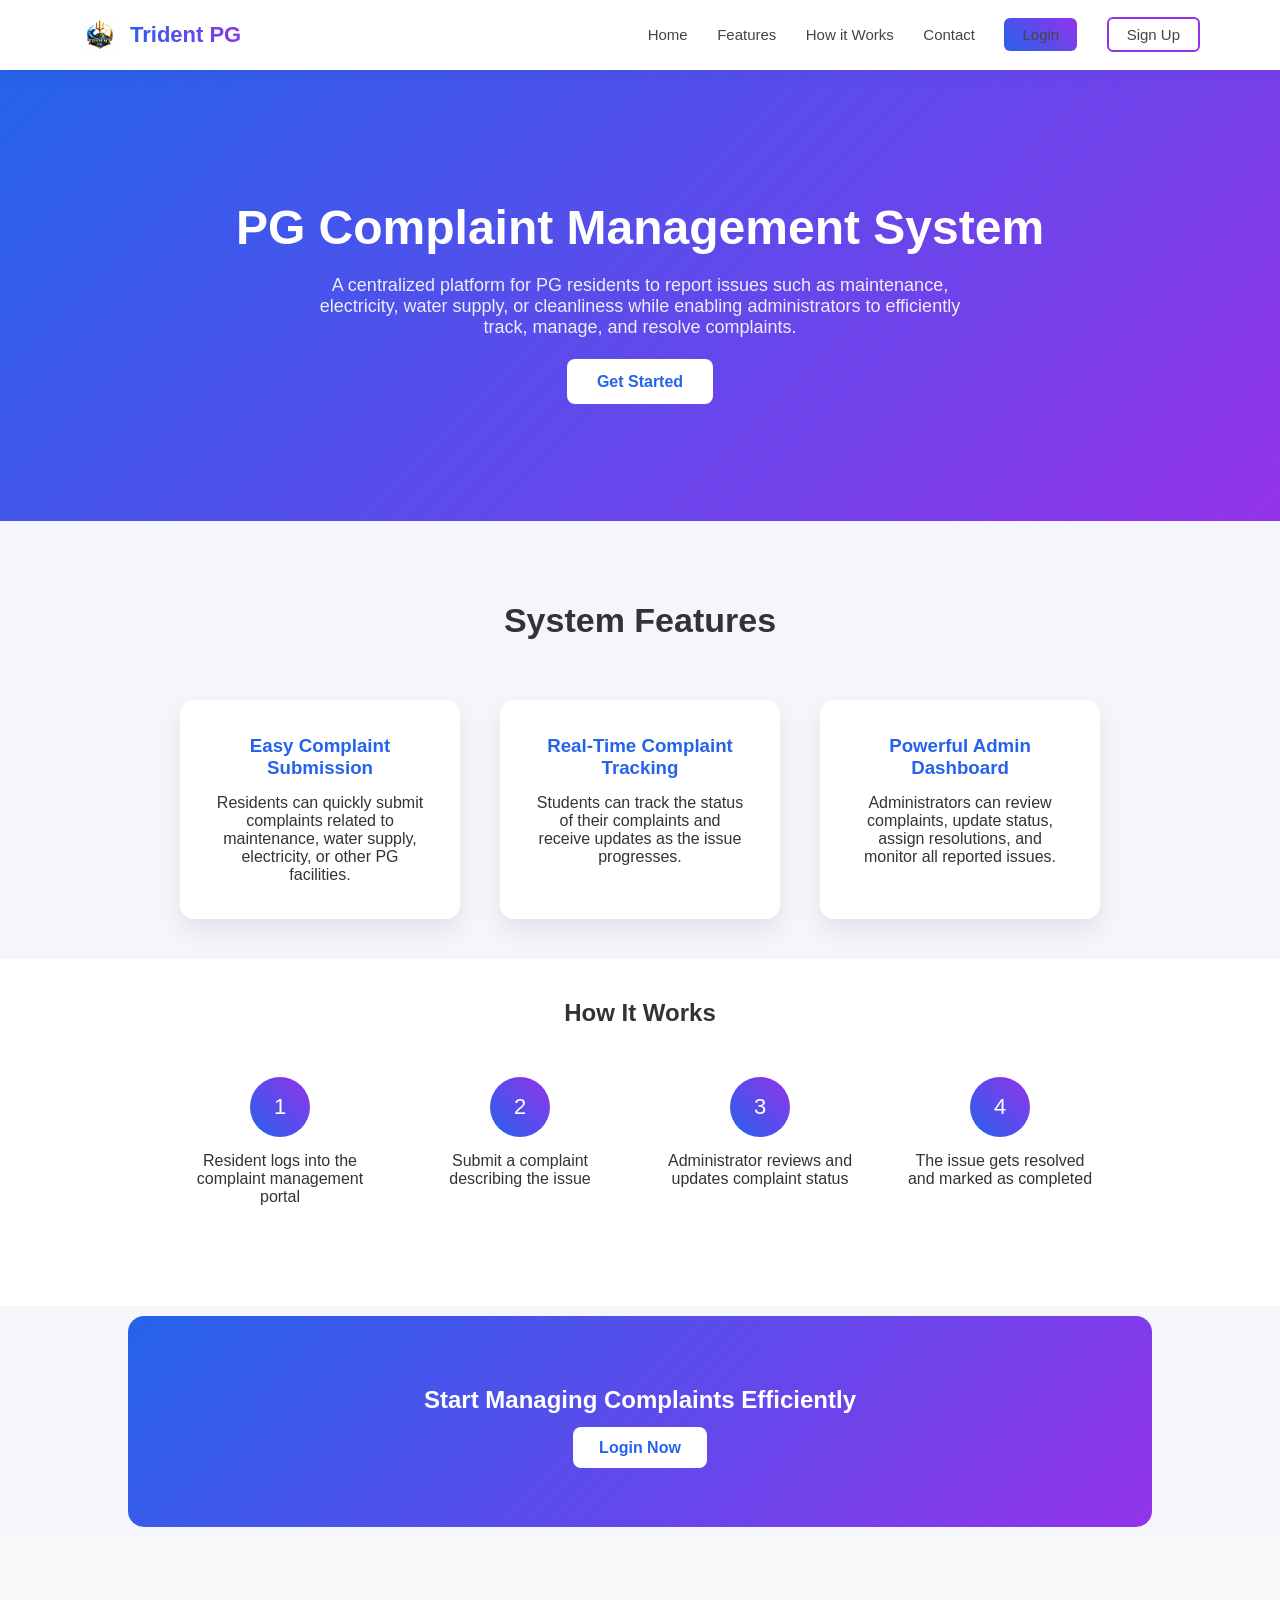
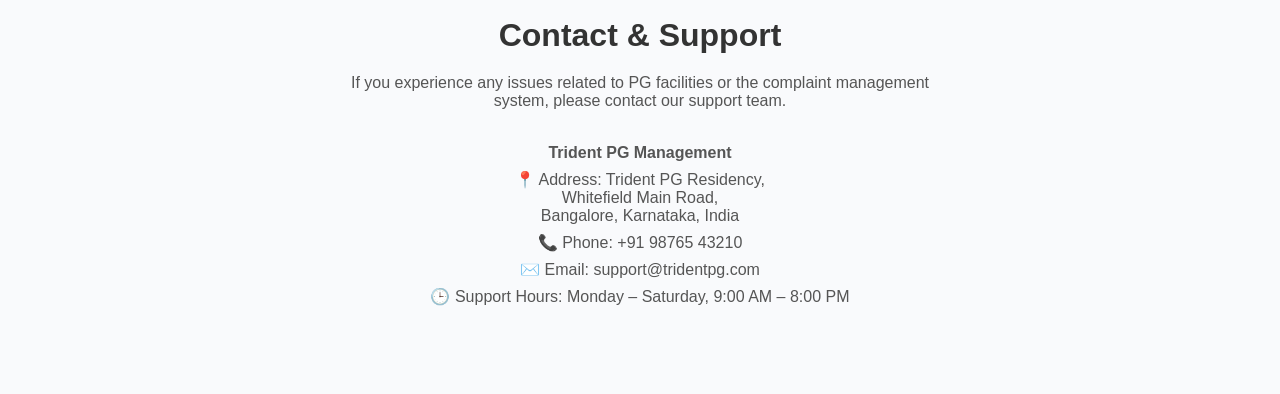
==== index.html @ 295f5485 "modifyed index.html" ====
<!doctype html>
<html lang="en">
  <head>
    <meta charset="UTF-8" />
    <meta name="viewport" content="width=device-width, initial-scale=1.0" />
    <title>Trident PG Complaint Management</title>

    <style>
      html {
        scroll-behavior: smooth;
      }

      * {
        margin: 0;
        padding: 0;
        box-sizing: border-box;
        font-family:
          Segoe UI,
          sans-serif;
      }

      body {
        background: #f4f6fb;
        color: #333;
      }

      /* NAVBAR */

      .navbar {
        display: flex;
        justify-content: space-between;
        align-items: center;
        padding: 15px 80px;
        background: white;
        box-shadow: 0 3px 15px rgba(0, 0, 0, 0.05);
        position: sticky;
        top: 0;
        z-index: 10;
      }

      .logo-container {
        display: flex;
        align-items: center;
        gap: 10px;
      }

      .logo-container img {
        width: 40px;
        height: 40px;
      }

      .logo-text {
        font-size: 22px;
        font-weight: bold;
        background: linear-gradient(45deg, #2563eb, #9333ea);
        -webkit-background-clip: text;
        color: transparent;
      }

      .nav-links a {
        margin-left: 25px;
        text-decoration: none;
        color: #444;
        font-size: 15px;
      }

      .login-btn {
        background: linear-gradient(45deg, #2563eb, #9333ea);
        color: #ffffff;
        padding: 8px 18px;
        border-radius: 6px;
      }

      .signup-btn {
        border: 2px solid #9333ea;
        padding: 7px 18px;
        border-radius: 6px;
        color: #9333ea;
        font-weight: 500;
      }

      .login-btn:hover,
      .signup-btn:hover {
        opacity: 0.9;
        transform: translateY(-2px);
        transition: 0.2s;
      }

      /* HERO */

      .hero {
        background: linear-gradient(135deg, #2563eb, #9333ea);
        color: white;
        text-align: center;
        padding: 130px 20px;
      }

      .hero h1 {
        font-size: 48px;
        margin-bottom: 20px;
      }

      .hero p {
        max-width: 650px;
        margin: auto;
        font-size: 18px;
        margin-bottom: 35px;
        opacity: 0.9;
      }

      .hero-btn {
        background: white;
        color: #2563eb;
        padding: 14px 30px;
        border-radius: 8px;
        text-decoration: none;
        font-weight: bold;
      }

      .hero-btn:hover {
        transform: translateY(-2px);
        transition: 0.2s;
      }

      /* FEATURES */

      .features {
        padding: 80px 20px 40px 20px;
        text-align: center;
      }

      .features h2 {
        font-size: 34px;
        margin-bottom: 60px;
      }

      .feature-container {
        display: flex;
        justify-content: center;
        gap: 40px;
        flex-wrap: wrap;
      }

      .card {
        background: white;
        width: 280px;
        padding: 35px;
        border-radius: 14px;
        box-shadow: 0 12px 25px rgba(0, 0, 0, 0.08);
        transition: 0.3s;
      }

      .card:hover {
        transform: translateY(-10px);
      }

      .card h3 {
        color: #2563eb;
        margin-bottom: 15px;
      }

      /* HOW IT WORKS */

      .how {
        background: white;
        padding: 40px 20px 100px 20px;
        text-align: center;
      }

      .steps {
        display: flex;
        justify-content: center;
        gap: 40px;
        flex-wrap: wrap;
        margin-top: 50px;
      }

      .step {
        width: 200px;
      }

      .circle {
        width: 60px;
        height: 60px;
        border-radius: 50%;
        background: linear-gradient(45deg, #2563eb, #9333ea);
        color: white;
        display: flex;
        align-items: center;
        justify-content: center;
        font-size: 22px;
        margin: auto;
        margin-bottom: 15px;
      }

      /* CTA */

      .cta {
        width: 80%;
        margin: 10px auto;
        background: linear-gradient(135deg, #2563eb, #9333ea);
        color: white;
        text-align: center;
        padding: 70px 20px;
        border-radius: 16px;
      }

      .cta h2 {
        margin-bottom: 25px;
      }

      .cta-btn {
        background: white;
        color: #2563eb;
        padding: 12px 26px;
        border-radius: 8px;
        text-decoration: none;
        font-weight: bold;
      }

      .cta-btn:hover {
        transform: translateY(-2px);
        transition: 0.2s;
      }

      /* CONTACT SECTION */

      .contact {
        background: #f9fafc;
        padding: 80px 20px;
        text-align: center;
      }

      .contact h2 {
        font-size: 32px;
        margin-bottom: 20px;
      }

      .contact p {
        font-size: 16px;
        margin: 8px 0;
        color: #555;
        max-width: 600px;
        margin-left: auto;
        margin-right: auto;
      }
    </style>
  </head>

  <body>
    <!-- NAVBAR -->

    <nav class="navbar">
      <div class="logo-container">
        <img src="../assets/pg-logo.png" alt="PG Logo" />
        <div class="logo-text">Trident PG</div>
      </div>

      <div class="nav-links">
        <a href="#">Home</a>
        <a href="#features">Features</a>
        <a href="#how">How it Works</a>
        <a href="#contact">Contact</a>
        <a href="login.html" class="login-btn">Login</a>
        <a href="signup.html" class="signup-btn">Sign Up</a>
      </div>
    </nav>

    <!-- HERO -->

    <section class="hero">
      <h1>PG Complaint Management System</h1>

      <p>
        A centralized platform for PG residents to report issues such as
        maintenance, electricity, water supply, or cleanliness while enabling
        administrators to efficiently track, manage, and resolve complaints.
      </p>

      <a href="login.html" class="hero-btn">Get Started</a>
    </section>

    <!-- FEATURES -->

    <section id="features" class="features">
      <h2>System Features</h2>

      <div class="feature-container">
        <div class="card">
          <h3>Easy Complaint Submission</h3>
          <p>
            Residents can quickly submit complaints related to maintenance,
            water supply, electricity, or other PG facilities.
          </p>
        </div>

        <div class="card">
          <h3>Real-Time Complaint Tracking</h3>
          <p>
            Students can track the status of their complaints and receive
            updates as the issue progresses.
          </p>
        </div>

        <div class="card">
          <h3>Powerful Admin Dashboard</h3>
          <p>
            Administrators can review complaints, update status, assign
            resolutions, and monitor all reported issues.
          </p>
        </div>
      </div>
    </section>

    <!-- HOW IT WORKS -->

    <section id="how" class="how">
      <h2>How It Works</h2>

      <div class="steps">
        <div class="step">
          <div class="circle">1</div>
          <p>Resident logs into the complaint management portal</p>
        </div>

        <div class="step">
          <div class="circle">2</div>
          <p>Submit a complaint describing the issue</p>
        </div>

        <div class="step">
          <div class="circle">3</div>
          <p>Administrator reviews and updates complaint status</p>
        </div>

        <div class="step">
          <div class="circle">4</div>
          <p>The issue gets resolved and marked as completed</p>
        </div>
      </div>
    </section>

    <!-- CTA -->

    <section class="cta">
      <h2>Start Managing Complaints Efficiently</h2>

      <a href="login.html" class="cta-btn">Login Now</a>
    </section>

    <!-- CONTACT INFO -->

    <footer id="contact" class="contact">
      <h2>Contact & Support</h2>

      <p>
        If you experience any issues related to PG facilities or the complaint
        management system, please contact our support team.
      </p>

      <br />

      <p><strong>Trident PG Management</strong></p>

      <p>
        📍 Address: Trident PG Residency,<br />
        Whitefield Main Road,<br />
        Bangalore, Karnataka, India
      </p>

      <p>📞 Phone: +91 98765 43210</p>

      <p>✉️ Email: support@tridentpg.com</p>

      <p>🕒 Support Hours: Monday – Saturday, 9:00 AM – 8:00 PM</p>
    </footer>
  </body>
</html>
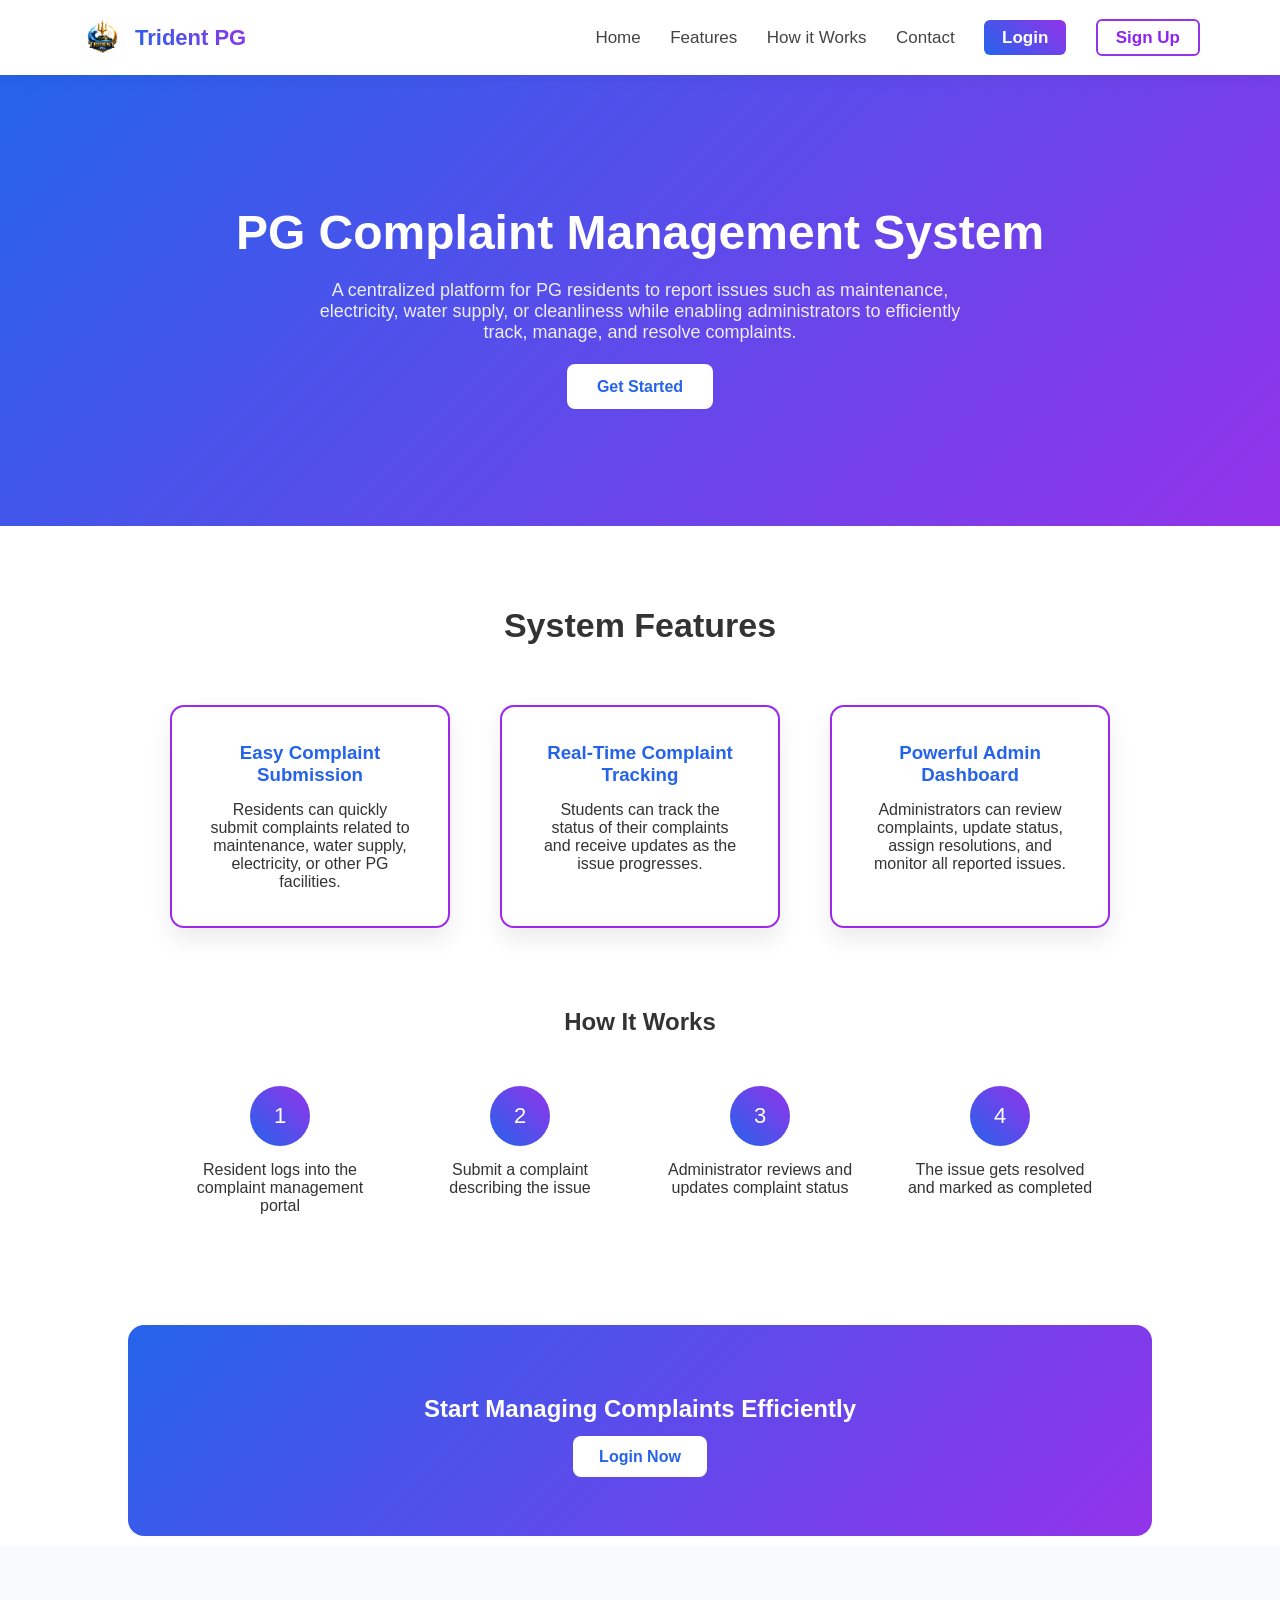
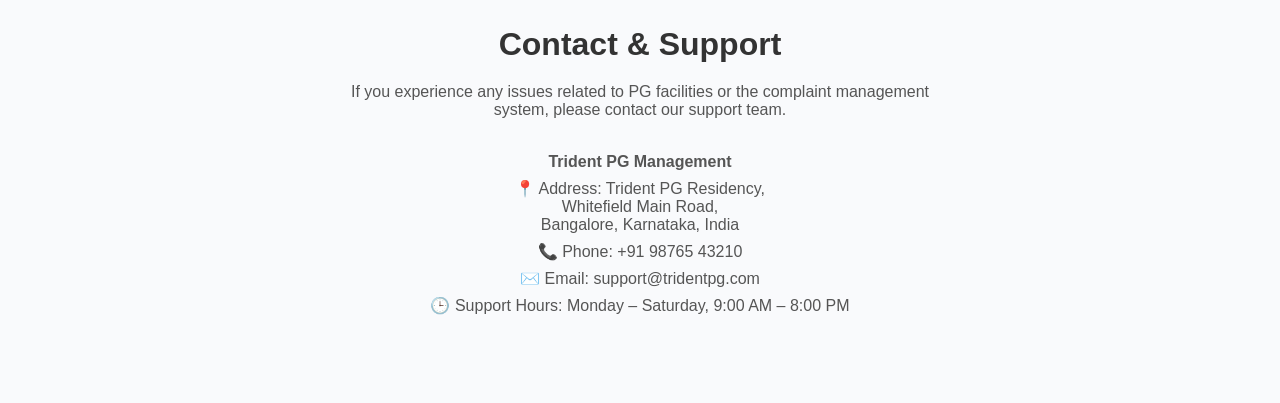
==== commit c0a3499b: "made a login page" ====
--- a/index.html
+++ b/index.html
@@ -4,251 +4,16 @@
     <meta charset="UTF-8" />
     <meta name="viewport" content="width=device-width, initial-scale=1.0" />
     <title>Trident PG Complaint Management</title>
-
-    <style>
-      html {
-        scroll-behavior: smooth;
-      }
-
-      * {
-        margin: 0;
-        padding: 0;
-        box-sizing: border-box;
-        font-family:
-          Segoe UI,
-          sans-serif;
-      }
-
-      body {
-        background: #f4f6fb;
-        color: #333;
-      }
-
-      /* NAVBAR */
-
-      .navbar {
-        display: flex;
-        justify-content: space-between;
-        align-items: center;
-        padding: 15px 80px;
-        background: white;
-        box-shadow: 0 3px 15px rgba(0, 0, 0, 0.05);
-        position: sticky;
-        top: 0;
-        z-index: 10;
-      }
-
-      .logo-container {
-        display: flex;
-        align-items: center;
-        gap: 10px;
-      }
-
-      .logo-container img {
-        width: 40px;
-        height: 40px;
-      }
-
-      .logo-text {
-        font-size: 22px;
-        font-weight: bold;
-        background: linear-gradient(45deg, #2563eb, #9333ea);
-        -webkit-background-clip: text;
-        color: transparent;
-      }
-
-      .nav-links a {
-        margin-left: 25px;
-        text-decoration: none;
-        color: #444;
-        font-size: 15px;
-      }
-
-      .login-btn {
-        background: linear-gradient(45deg, #2563eb, #9333ea);
-        color: #ffffff;
-        padding: 8px 18px;
-        border-radius: 6px;
-      }
-
-      .signup-btn {
-        border: 2px solid #9333ea;
-        padding: 7px 18px;
-        border-radius: 6px;
-        color: #9333ea;
-        font-weight: 500;
-      }
-
-      .login-btn:hover,
-      .signup-btn:hover {
-        opacity: 0.9;
-        transform: translateY(-2px);
-        transition: 0.2s;
-      }
-
-      /* HERO */
-
-      .hero {
-        background: linear-gradient(135deg, #2563eb, #9333ea);
-        color: white;
-        text-align: center;
-        padding: 130px 20px;
-      }
-
-      .hero h1 {
-        font-size: 48px;
-        margin-bottom: 20px;
-      }
-
-      .hero p {
-        max-width: 650px;
-        margin: auto;
-        font-size: 18px;
-        margin-bottom: 35px;
-        opacity: 0.9;
-      }
-
-      .hero-btn {
-        background: white;
-        color: #2563eb;
-        padding: 14px 30px;
-        border-radius: 8px;
-        text-decoration: none;
-        font-weight: bold;
-      }
-
-      .hero-btn:hover {
-        transform: translateY(-2px);
-        transition: 0.2s;
-      }
-
-      /* FEATURES */
-
-      .features {
-        padding: 80px 20px 40px 20px;
-        text-align: center;
-      }
-
-      .features h2 {
-        font-size: 34px;
-        margin-bottom: 60px;
-      }
-
-      .feature-container {
-        display: flex;
-        justify-content: center;
-        gap: 40px;
-        flex-wrap: wrap;
-      }
-
-      .card {
-        background: white;
-        width: 280px;
-        padding: 35px;
-        border-radius: 14px;
-        box-shadow: 0 12px 25px rgba(0, 0, 0, 0.08);
-        transition: 0.3s;
-      }
-
-      .card:hover {
-        transform: translateY(-10px);
-      }
-
-      .card h3 {
-        color: #2563eb;
-        margin-bottom: 15px;
-      }
-
-      /* HOW IT WORKS */
-
-      .how {
-        background: white;
-        padding: 40px 20px 100px 20px;
-        text-align: center;
-      }
-
-      .steps {
-        display: flex;
-        justify-content: center;
-        gap: 40px;
-        flex-wrap: wrap;
-        margin-top: 50px;
-      }
-
-      .step {
-        width: 200px;
-      }
-
-      .circle {
-        width: 60px;
-        height: 60px;
-        border-radius: 50%;
-        background: linear-gradient(45deg, #2563eb, #9333ea);
-        color: white;
-        display: flex;
-        align-items: center;
-        justify-content: center;
-        font-size: 22px;
-        margin: auto;
-        margin-bottom: 15px;
-      }
-
-      /* CTA */
-
-      .cta {
-        width: 80%;
-        margin: 10px auto;
-        background: linear-gradient(135deg, #2563eb, #9333ea);
-        color: white;
-        text-align: center;
-        padding: 70px 20px;
-        border-radius: 16px;
-      }
-
-      .cta h2 {
-        margin-bottom: 25px;
-      }
-
-      .cta-btn {
-        background: white;
-        color: #2563eb;
-        padding: 12px 26px;
-        border-radius: 8px;
-        text-decoration: none;
-        font-weight: bold;
-      }
-
-      .cta-btn:hover {
-        transform: translateY(-2px);
-        transition: 0.2s;
-      }
-
-      /* CONTACT SECTION */
-
-      .contact {
-        background: #f9fafc;
-        padding: 80px 20px;
-        text-align: center;
-      }
-
-      .contact h2 {
-        font-size: 32px;
-        margin-bottom: 20px;
-      }
-
-      .contact p {
-        font-size: 16px;
-        margin: 8px 0;
-        color: #555;
-        max-width: 600px;
-        margin-left: auto;
-        margin-right: auto;
-      }
-    </style>
+ <link
+      rel="shortcut icon"
+      href="./assets/pg-logo.ico"
+      type="image/x-icon"
+    />
+<link rel="stylesheet" href="./css/style.css">
   </head>
 
   <body>
-    <!-- NAVBAR -->
+    <!-- navbar -->
 
     <nav class="navbar">
       <div class="logo-container">
@@ -261,12 +26,12 @@
         <a href="#features">Features</a>
         <a href="#how">How it Works</a>
         <a href="#contact">Contact</a>
-        <a href="login.html" class="login-btn">Login</a>
-        <a href="signup.html" class="signup-btn">Sign Up</a>
+        <a href="./pages/login-page.html" class="login-btn" style="color: rgb(255, 255, 255);">Login</a>
+        <a href="./pages/student-sign-up.html" class="signup-btn" style="  color: #8f23f5;">Sign Up</a>
       </div>
     </nav>
 
-    <!-- HERO -->
+    <!-- hero -->
 
     <section class="hero">
       <h1>PG Complaint Management System</h1>
@@ -277,10 +42,10 @@
         administrators to efficiently track, manage, and resolve complaints.
       </p>
 
-      <a href="login.html" class="hero-btn">Get Started</a>
+      <a href="./pages/student-sign-up.html" class="hero-btn">Get Started</a>
     </section>
 
-    <!-- FEATURES -->
+    <!-- features -->
 
     <section id="features" class="features">
       <h2>System Features</h2>
@@ -312,7 +77,7 @@
       </div>
     </section>
 
-    <!-- HOW IT WORKS -->
+    <!-- how it works -->
 
     <section id="how" class="how">
       <h2>How It Works</h2>
@@ -345,7 +110,7 @@
     <section class="cta">
       <h2>Start Managing Complaints Efficiently</h2>
 
-      <a href="login.html" class="cta-btn">Login Now</a>
+      <a href="./pages/student-login.html" class="cta-btn">Login Now</a>
     </section>
 
     <!-- CONTACT INFO -->
--- a/css/style.css
+++ b/css/style.css
@@ -0,0 +1,317 @@
+html {
+  scroll-behavior: smooth;
+}
+
+* {
+  margin: 0;
+  padding: 0;
+  box-sizing: border-box;
+  font-family:
+    Segoe UI,
+    sans-serif;
+}
+
+body {
+  background: #ffffff;
+  color: #333;
+}
+/* navbar */
+
+.navbar {
+  display: flex;
+  justify-content: space-between;
+  align-items: center;
+  padding: 15px 80px;
+  background: white;
+  box-shadow: 0 3px 15px rgba(0, 0, 0, 0.05);
+  position: sticky;
+  top: 0;
+  z-index: 10;
+}
+
+.logo-container {
+  display: flex;
+  align-items: center;
+  gap: 10px;
+}
+
+.logo-container img {
+  width: 45px;
+  height: 45px;
+}
+
+.logo-text {
+  font-size: 22px;
+  font-weight: bold;
+  background: linear-gradient(45deg, #2563eb, #9333ea);
+  -webkit-background-clip: text;
+  color: transparent;
+}
+
+.nav-links a {
+  margin-left: 25px;
+  text-decoration: none;
+  color: #444;
+  font-size: 17px;
+}
+
+.login-btn {
+  background: linear-gradient(45deg, #2563eb, #9333ea);
+  color: rgb(255, 255, 255);
+  padding: 8px 18px;
+  font-weight: 600;
+  border-radius: 6px;
+}
+
+.signup-btn {
+  border: 2px solid #9333ea;
+  padding: 7px 18px;
+  border-radius: 6px;
+  color: #9333ea;
+  font-weight: 600;
+}
+
+.login-btn:hover,
+.signup-btn:hover {
+  opacity: 0.9;
+}
+
+/* hero */
+
+.hero {
+  background: linear-gradient(135deg, #2563eb, #9333ea);
+  color: white;
+  text-align: center;
+  padding: 130px 20px;
+}
+
+.hero h1 {
+  font-size: 48px;
+  margin-bottom: 20px;
+}
+
+.hero p {
+  max-width: 650px;
+  margin: auto;
+  font-size: 18px;
+  margin-bottom: 35px;
+  opacity: 0.9;
+}
+
+.hero-btn {
+  background: white;
+  color: #2563eb;
+  padding: 14px 30px;
+  border-radius: 8px;
+  text-decoration: none;
+  font-weight: 700;
+}
+
+.hero-btn:hover {
+  transition: 0.2s;
+}
+
+/* FEATURES */
+
+.features {
+  padding: 80px 20px 40px 20px;
+  text-align: center;
+}
+
+.features h2 {
+  font-size: 34px;
+  margin-bottom: 60px;
+}
+
+.feature-container {
+  display: flex;
+  justify-content: center;
+  gap: 50px;
+  flex-wrap: wrap;
+}
+
+.card {
+  background: white;
+  cursor: pointer;
+  width: 280px;
+  padding: 35px;
+  border: 2px solid rgb(157, 39, 235);
+  border-radius: 14px;
+  box-shadow: 0 12px 25px rgba(0, 0, 0, 0.08);
+  transition: 0.3s;
+}
+
+.card:hover {
+  transform: translateY(-10px);
+}
+
+.card h3 {
+  color: #2563eb;
+  margin-bottom: 15px;
+}
+
+/* how it works */
+
+.how {
+  background: white;
+  padding: 40px 20px 100px 20px;
+  text-align: center;
+}
+
+.steps {
+  display: flex;
+  justify-content: center;
+  gap: 40px;
+  flex-wrap: wrap;
+  margin-top: 50px;
+}
+
+.step {
+  width: 200px;
+}
+
+.circle {
+  width: 60px;
+  height: 60px;
+  border-radius: 50%;
+  background: linear-gradient(45deg, #2563eb, #9333ea);
+  color: white;
+  display: flex;
+  align-items: center;
+  justify-content: center;
+  font-size: 22px;
+  margin: auto;
+  margin-bottom: 15px;
+}
+
+/* cta */
+
+.cta {
+  width: 80%;
+  margin: 10px auto;
+  background: linear-gradient(135deg, #2563eb, #9333ea);
+  color: white;
+  text-align: center;
+  padding: 70px 20px;
+  border-radius: 16px;
+}
+
+.cta h2 {
+  margin-bottom: 25px;
+}
+
+.cta-btn {
+  background: white;
+  color: #2563eb;
+  padding: 12px 26px;
+  border-radius: 8px;
+  text-decoration: none;
+  font-weight: bold;
+  transform: scale(1) translateY(0px);
+  transition: transform 1s ease;
+  transform-origin: center;
+}
+
+.cta-btn:hover {
+  transform: scale(1.1) translateY(-10px);
+}
+
+/* contact */
+
+.contact {
+  background: #f9fafc;
+  padding: 80px 20px;
+  text-align: center;
+}
+
+.contact h2 {
+  font-size: 32px;
+  margin-bottom: 20px;
+}
+
+.contact p {
+  font-size: 16px;
+  margin: 8px 0;
+  color: #555;
+  max-width: 600px;
+  margin-left: auto;
+  margin-right: auto;
+}
+
+/* responsive design */
+
+@media (max-width: 1024px) {
+  .navbar {
+    padding: 15px 40px;
+  }
+
+  .hero h1 {
+    font-size: 40px;
+  }
+}
+
+@media (max-width: 768px) {
+  .navbar {
+    flex-direction: column;
+    gap: 15px;
+    padding: 15px 20px;
+  }
+
+  .nav-links {
+    display: flex;
+    flex-wrap: wrap;
+    justify-content: center;
+    gap: 10px;
+  }
+
+  .nav-links a {
+    margin-left: 0;
+  }
+
+  .hero {
+    padding: 100px 20px;
+  }
+
+  .hero h1 {
+    font-size: 34px;
+  }
+
+  .hero p {
+    font-size: 16px;
+  }
+
+  .feature-container {
+    gap: 25px;
+  }
+
+  .steps {
+    gap: 25px;
+  }
+
+  .cta {
+    width: 90%;
+    padding: 50px 20px;
+  }
+}
+
+@media (max-width: 480px) {
+  .hero h1 {
+    font-size: 28px;
+  }
+
+  .features h2,
+  .how h2,
+  .contact h2 {
+    font-size: 26px;
+  }
+
+  .card {
+    width: 100%;
+    max-width: 320px;
+  }
+
+  .step {
+    width: 100%;
+    max-width: 220px;
+  }
+}
